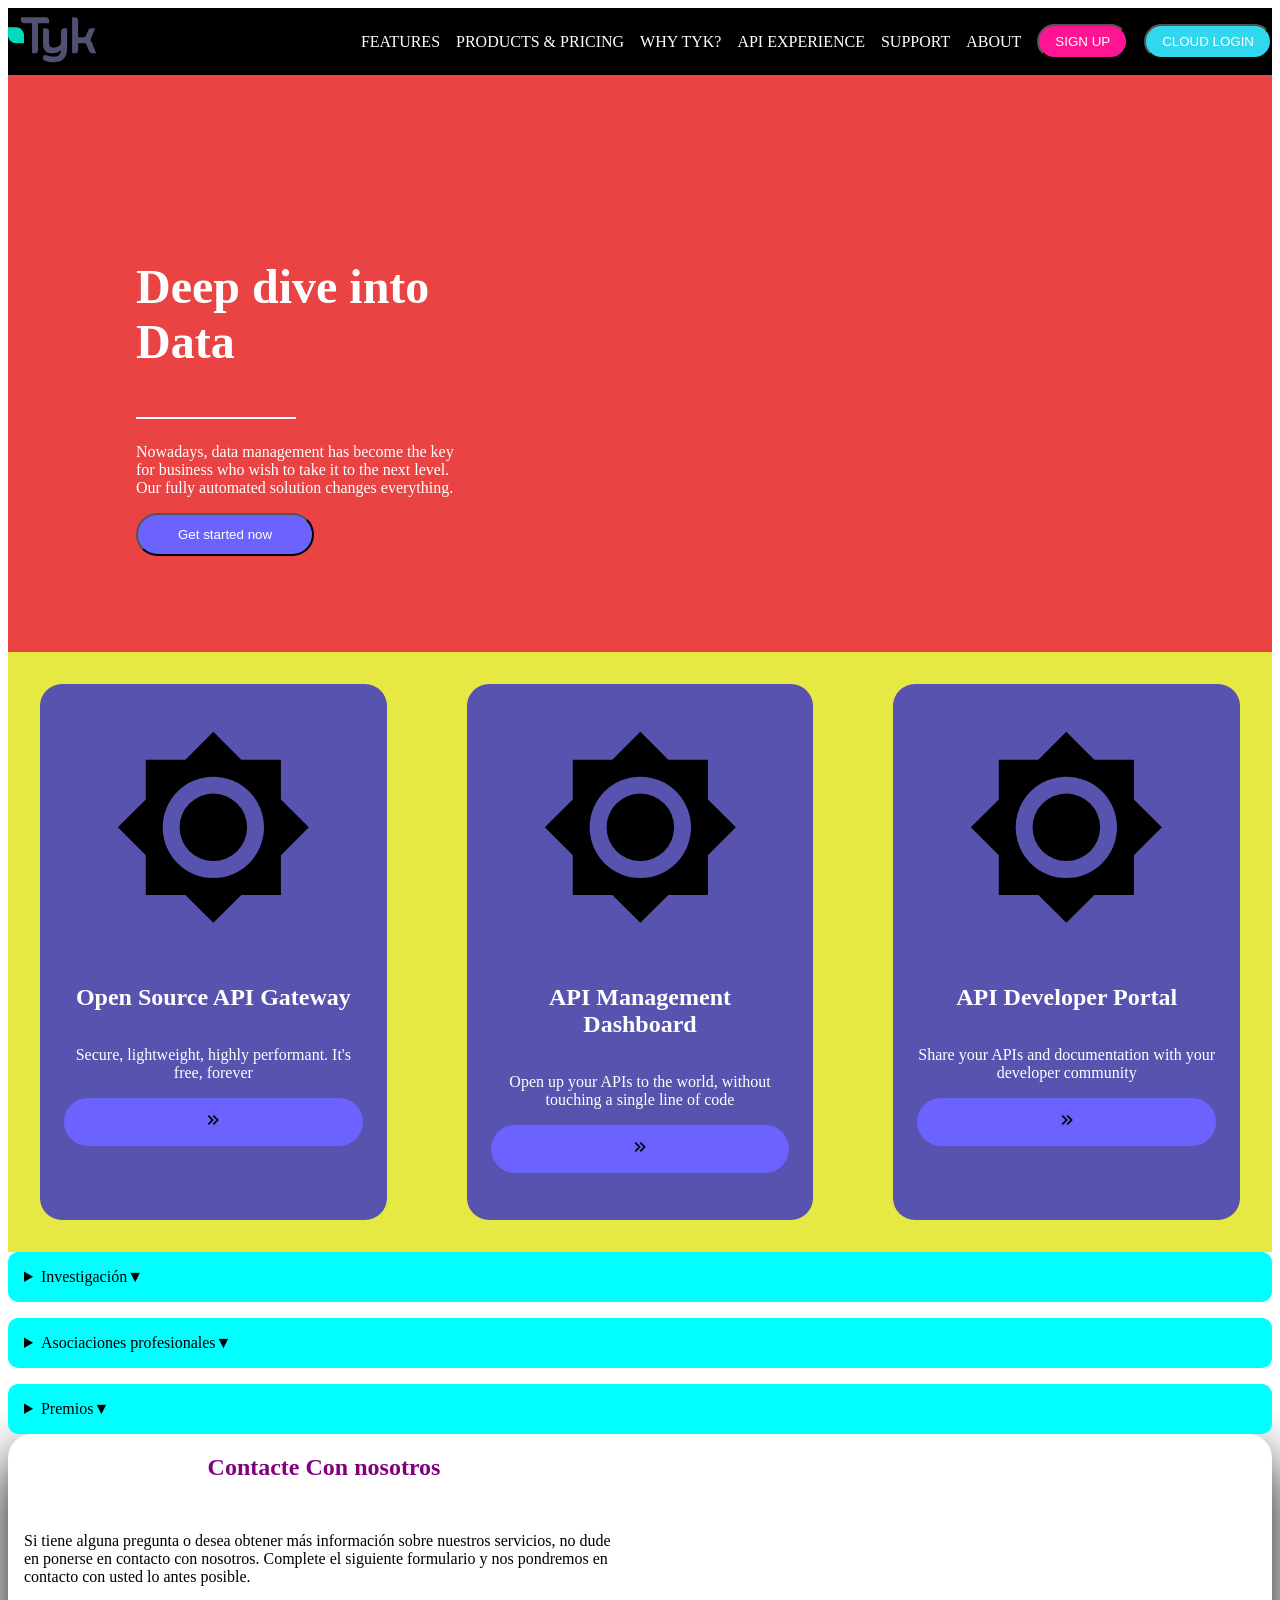
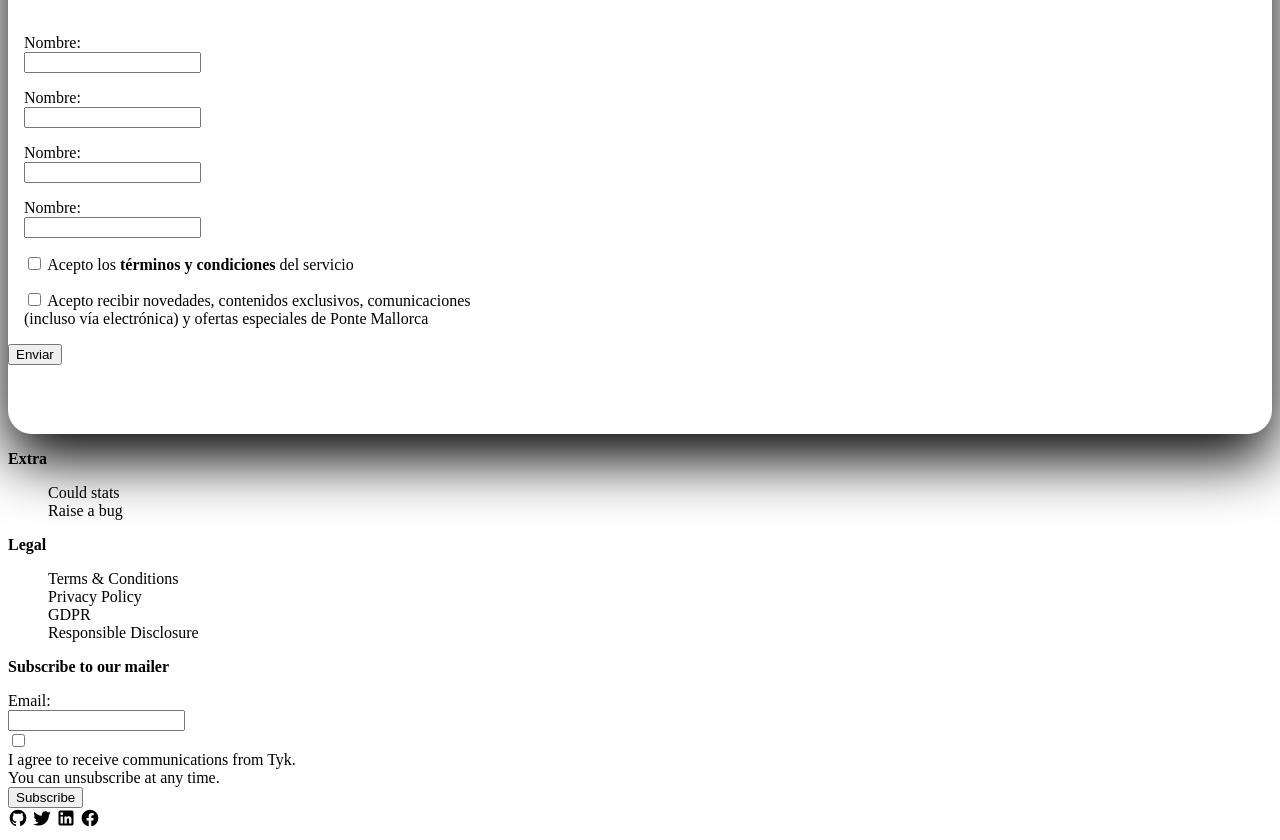
==== Ejercicios_Dual/HTML/prueba-tecnica.html @ f902e974 "Maquetación y estilado Prueba Tecnica" ====
<!DOCTYPE html>
<html lang="en">
<head>
  <meta charset="UTF-8">
  <meta name="viewport" content="width=device-width, initial-scale=1.0">
  <link rel="stylesheet" href="../CSS/prueba-tecnica.css">
  <title>Prueba Técnica</title>
</head>
<body>
  <header>
    <section class="header-menu">
      <!-- Flex container, logo left, menu right, add img as background in css -->
      <div class="logo">
        <svg width="91" height="50" viewBox="0 0 91 50" fill="none" xmlns="http://www.w3.org/2000/svg">
          <g filter="url(#filter0_d)">
          <path d="M40.24 3.19995C39.66 2.61995 38.92 2.31995 38.06 2.31995H12.95V5.30995C12.95 6.11995 13.25 6.80995 13.83 7.36995C14.43 7.96995 15.17 8.26995 16.04 8.26995H24.06V38.2999L26.99 38.3199C27.86 38.3199 28.59 38.0199 29.17 37.4399C29.77 36.8399 30.07 36.1399 30.07 35.3499V8.28995L41.1399 8.26995V5.49995C41.1399 4.70995 40.84 3.79995 40.24 3.19995Z" fill="#505071"/>
          <path d="M56.1801 13.3199C55.3101 13.3199 54.5801 13.6099 54.0001 14.1999C53.4001 14.7999 53.1001 15.4999 53.1001 16.2899V28.2799C52.0401 31.2199 48.8101 32.6499 45.3401 32.6499C42.4701 32.6499 41.0801 31.3299 41.0801 28.6099V16.2799C41.0801 15.4899 40.7801 14.7899 40.1801 14.1899C39.6001 13.6099 38.8601 13.3099 38.0001 13.3099H35.0701V29.1399C35.0701 35.2299 38.2001 38.3199 44.6901 38.3199C47.8801 38.3199 51.3701 37.2199 53.0501 35.0399C52.9201 36.9699 52.7101 37.9599 51.6201 39.3999C50.4001 41.0099 48.0101 41.6299 45.5301 41.6299C43.1601 41.6299 40.8501 41.1599 38.3401 40.2199C37.9101 40.1199 37.5301 40.0699 37.2001 40.0699C35.8301 40.0699 35.0801 40.8199 35.0801 42.1699V44.6099L35.2601 44.7199C38.1401 46.4399 41.4901 47.3199 45.5401 47.3199C53.9701 47.3199 59.1201 42.7599 59.1201 33.7499V13.3199H56.1801Z" fill="#505071"/>
          <path d="M83.8201 27.34C83.3701 26.02 82.8401 25.82 82.2101 25.22C82.4901 24.85 82.8501 24.14 83.3601 22.67L87.1501 13.32H83.7101C81.8301 13.32 80.6201 14.08 80.1201 15.58L77.5301 21.55C77.3401 22.05 76.7401 22.3 75.7701 22.3H70.1301L70.1401 5.25997C70.1401 4.46997 69.8801 3.80997 69.2801 3.21997C68.7001 2.63997 67.9601 2.33997 67.1001 2.33997H64.1201L64.1301 38.33H67.1101C67.9801 38.33 68.7201 38.03 69.3101 37.43C69.9001 36.86 70.1901 36.17 70.1901 35.36L70.1401 28.32H76.8001C77.7401 28.32 77.9901 28.75 78.1001 29.08L81.1901 36.2C81.6601 37.61 82.8501 38.33 84.7301 38.33H88.1501L83.8201 27.34Z" fill="#505071"/>
          <path d="M16 19.5699C15.64 15.5199 12.26 12.3299 8.13 12.2799H1.59H1.38H0V13.6599V14.0699V20.6099H0.01C0.17 24.7999 3.54 28.1599 7.73 28.3099V28.3199H14.44H14.66H16.04V26.9399V19.5999C16.02 19.5899 16.01 19.5799 16 19.5699Z" fill="#00D9BA"/>
          </g>
          <defs>
          <filter id="filter0_d" x="-2" y="0.319946" width="92.1501" height="49" filterUnits="userSpaceOnUse" color-interpolation-filters="sRGB">
          <feFlood flood-opacity="0" result="BackgroundImageFix"/>
          <feColorMatrix in="SourceAlpha" type="matrix" values="0 0 0 0 0 0 0 0 0 0 0 0 0 0 0 0 0 0 127 0"/>
          <feOffset/>
          <feGaussianBlur stdDeviation="1"/>
          <feColorMatrix type="matrix" values="0 0 0 0 0 0 0 0 0 0 0 0 0 0 0 0 0 0 0.25 0"/>
          <feBlend mode="normal" in2="BackgroundImageFix" result="effect1_dropShadow"/>
          <feBlend mode="normal" in="SourceGraphic" in2="effect1_dropShadow" result="shape"/>
          </filter>
          </defs>
        </svg>
      </div>
      <div class="menu">
        <nav>
          <ul>
            <li><a href="features.html">FEATURES</a></li>
            <li><a href="products.html">PRODUCTS & PRICING</a></li>
            <li><a href="why-tyk.html">WHY TYK?</a></li>
            <li><a href="api-experience.html">API EXPERIENCE</a></li>
            <li><a href="support.html">SUPPORT</a></li>
            <li><a href="about.html">ABOUT</a></li>
            <li><button class="sign-up-button">SIGN UP</button></li>
            <li><button class="cloud-login-button">CLOUD LOGIN</button></li>
          </ul>
        </nav>
      </div>
    </section>
  </header>

  <main>
    <section class="banner">
      <div class="banner-content">
        <div class="banner-title">
          <h1>Deep dive into Data</h1>
        </div>
        <div class="banner-line">
          <svg width="10rem" height="10">
            <line x1="0" y1="5" x2="100%" y2="5" stroke="white" stroke-width="2" />
          </svg>
        </div>
        <div class="banner-description">
          <p>Nowadays, data management has become the key for business who wish to take it to the next level. Our fully automated solution changes everything.</p>
        </div>
        <div class="banner-button">
          <button>Get started now</button>
        </div>
      </div>
    </section>

    <section class="info-cards">
       <div class="info-card">
        <div class="card-image">
          <svg xmlns="http://www.w3.org/2000/svg" viewBox="0 0 24 24"><title>brightness-7</title><path d="M12,8A4,4 0 0,0 8,12A4,4 0 0,0 12,16A4,4 0 0,0 16,12A4,4 0 0,0 12,8M12,18A6,6 0 0,1 6,12A6,6 0 0,1 12,6A6,6 0 0,1 18,12A6,6 0 0,1 12,18M20,8.69V4H15.31L12,0.69L8.69,4H4V8.69L0.69,12L4,15.31V20H8.69L12,23.31L15.31,20H20V15.31L23.31,12L20,8.69Z" /></svg>
        </div>
        <div class="card-title">
          <h2>Open Source API Gateway</h2>
        </div>
        <div class="card-description">
          <p>Secure, lightweight, highly performant. It's free, forever </p>
        </div>
        <div class="card-button">
          <svg width="20" height="20" xmlns="http://www.w3.org/2000/svg" viewBox="0 0 24 24"><title>chevron-double-right</title><path d="M5.59,7.41L7,6L13,12L7,18L5.59,16.59L10.17,12L5.59,7.41M11.59,7.41L13,6L19,12L13,18L11.59,16.59L16.17,12L11.59,7.41Z" /></svg>
        </div>
      </div>
      <div class="info-card">
        <div class="card-image">
          <svg xmlns="http://www.w3.org/2000/svg" viewBox="0 0 24 24"><title>brightness-7</title><path d="M12,8A4,4 0 0,0 8,12A4,4 0 0,0 12,16A4,4 0 0,0 16,12A4,4 0 0,0 12,8M12,18A6,6 0 0,1 6,12A6,6 0 0,1 12,6A6,6 0 0,1 18,12A6,6 0 0,1 12,18M20,8.69V4H15.31L12,0.69L8.69,4H4V8.69L0.69,12L4,15.31V20H8.69L12,23.31L15.31,20H20V15.31L23.31,12L20,8.69Z" /></svg>
        </div>
        <div class="card-title">
          <h2>API Management Dashboard</h2>
        </div>
        <div class="card-description">
          <p>Open up your APIs to the world, without touching a single line of code</p>
        </div>
        <div class="card-button">
          <svg width="20" height="20" xmlns="http://www.w3.org/2000/svg" viewBox="0 0 24 24"><title>chevron-double-right</title><path d="M5.59,7.41L7,6L13,12L7,18L5.59,16.59L10.17,12L5.59,7.41M11.59,7.41L13,6L19,12L13,18L11.59,16.59L16.17,12L11.59,7.41Z" /></svg>
        </div>
      </div>
      <div class="info-card">
        <div class="card-image">
          <svg xmlns="http://www.w3.org/2000/svg" viewBox="0 0 24 24"><title>brightness-7</title><path d="M12,8A4,4 0 0,0 8,12A4,4 0 0,0 12,16A4,4 0 0,0 16,12A4,4 0 0,0 12,8M12,18A6,6 0 0,1 6,12A6,6 0 0,1 12,6A6,6 0 0,1 18,12A6,6 0 0,1 12,18M20,8.69V4H15.31L12,0.69L8.69,4H4V8.69L0.69,12L4,15.31V20H8.69L12,23.31L15.31,20H20V15.31L23.31,12L20,8.69Z" /></svg>
        </div>
        <div class="card-title">
          <h2>API Developer Portal</h2>
        </div>
        <div class="card-description">
          <p>Share your APIs and documentation with your developer community</p>
        </div>
        <div class="card-button">
           <svg width="20" height="20" xmlns="http://www.w3.org/2000/svg" viewBox="0 0 24 24"><title>chevron-double-right</title><path d="M5.59,7.41L7,6L13,12L7,18L5.59,16.59L10.17,12L5.59,7.41M11.59,7.41L13,6L19,12L13,18L11.59,16.59L16.17,12L11.59,7.41Z" /></svg>
        </div>
      </div>
    </section>

    <section class="collapse">
      <div class="collapse-element">
        <details>
          <summary>Investigación</summary>
          <p>loremipsum</p>
        </details>
      </div>
      <div class="collapse-element">
        <details>
          <summary>Asociaciones profesionales</summary>
          <ul>
            <li>Asociación 1</li>
            <li>Asociación 2</li>
            <li>Asociación 3</li>
          </ul>
        </details>
      </div>
      <div class="collapse-element">
        <details>
          <summary>Premios</summary>
          <ul>
            <li>Premio 1</li>
            <li>Premio 2</li>
            <li>Premio 3</li>
          </ul>
        </details>
      </div>
    </section>

    <section class="contact">
      <section class="contact-form">
        <div class="contact-form-title purple">
          <h2>Contacte Con nosotros</h2>
        </div>
        <div class="contact-form-description">
          <p>Si tiene alguna pregunta o desea obtener más información sobre nuestros servicios, no dude en ponerse en contacto con nosotros. Complete el siguiente formulario y nos pondremos en contacto con usted lo antes posible.</p>
        </div>
        <form>
          <div class="form-element">
            <div class="form-element-label">
              <label for="name">Nombre:</label>
            </div>
            <div class="form-element-input">
              <input type="text" id="name" name="name" required>
            </div>
          </div>
          <div class="form-element">
            <div class="form-element-label">
              <label for="name">Nombre:</label>
            </div>
            <div class="form-element-input">
              <input type="text" id="name" name="name" required>
            </div>
          </div>
           <div class="form-element">
            <div class="form-element-label">
              <label for="name">Nombre:</label>
            </div>
            <div class="form-element-input">
              <input type="text" id="name" name="name" required>
            </div>
          </div>
          <div class="form-element">
            <div class="form-element-label">
              <label for="name">Nombre:</label>
            </div>
            <div class="form-element-input">
              <input type="text" id="name" name="name" required>
            </div>
          </div>
          
          <div class="form-element checkbox-element">
            <input type="checkbox" id="terms" name="terms" required>
            <label for="terms">
              Acepto los <strong>términos y condiciones</strong> del servicio
            </label>
          </div>

          <div class="form-element checkbox-element">
            <input type="checkbox" id="newsletter" name="newsletter">
            <label for="newsletter">
              Acepto recibir novedades, contenidos exclusivos, comunicaciones
              <br>
              (incluso vía electrónica) y ofertas especiales de Ponte Mallorca
            </label>
          </div>                 
        </form>

        <div class="contact-form-button">
          <button>Enviar</button>
        </div>
      </section>
      <section class="map">
        <iframe src="https://www.google.com/maps/embed?pb=!1m18!1m12!1m3!1d3036.1234567890123!2d-0.123456789012345!3d51.12345678901234!2m3!1f0!2f0!3f0!3m2!1i1024!2i768!4f13.1!3m3!1m2!1s0x48761b123456789%3A0x123456789abcdef!2sYour%20Company%20Name!5e0!3m2!1sen!2sus!4v1234567890123" width="100%" height="600" style="border:0;" allowfullscreen="" loading="lazy"></iframe>
      </section>
    </section>
  </main>
  
  <footer>
    <section class="footer">
      <div class="footer-colum">
        <div class="foter-title">
          <p class="bold">Extra</p>
        </div>
        <div class="foter-links">
          <ul>
            <li><a href="#">Could stats</a></li>
            <li><a href="#">Raise a bug</a></li>
          </ul>
        </div>
      </div>
      <div class="footer-colum">
        <div class="foter-title">
          <p class="bold">Legal</p>
        </div>
        <div class="foter-links">
          <ul>
            <li><a href="#">Terms & Conditions</a></li>
            <li><a href="#">Privacy Policy</a></li>
            <li><a href="#">GDPR</a></li>
            <li><a href="#">Responsible Disclosure</a></li>
          </ul>
        </div>
      </div>
      <div class="footer-colum">
        <div class="foter-title">
          <p class="bold">Subscribe to our mailer</p>
        </div>
        <div class="foter-links">
          <form class="subscribe-form"> 
            <div class="form-element-label">
              <label for="email">Email:</label>
            </div>
            <div class="form-element-input">
              <input type="email" id="email" name="email" required>
            </div>
            <div class="form-element-input">
              <input type="checkbox" id="comunication" name="comunication" required>
            </div>
            <div class="form-element-label">
              <label for="comunication">I agree to receive communications from Tyk. <br> You can unsubscribe at any time.</label>
            </div>                       
          </form>
          <div class="form-button">
            <button>Subscribe</button>
          </div>              
        </div>
        <div class="footer-media">
            <a href="#"><svg alt="github" width="20" height="20" xmlns="http://www.w3.org/2000/svg" viewBox="0 0 24 24"><title>github</title><path d="M12,2A10,10 0 0,0 2,12C2,16.42 4.87,20.17 8.84,21.5C9.34,21.58 9.5,21.27 9.5,21C9.5,20.77 9.5,20.14 9.5,19.31C6.73,19.91 6.14,17.97 6.14,17.97C5.68,16.81 5.03,16.5 5.03,16.5C4.12,15.88 5.1,15.9 5.1,15.9C6.1,15.97 6.63,16.93 6.63,16.93C7.5,18.45 8.97,18 9.54,17.76C9.63,17.11 9.89,16.67 10.17,16.42C7.95,16.17 5.62,15.31 5.62,11.5C5.62,10.39 6,9.5 6.65,8.79C6.55,8.54 6.2,7.5 6.75,6.15C6.75,6.15 7.59,5.88 9.5,7.17C10.29,6.95 11.15,6.84 12,6.84C12.85,6.84 13.71,6.95 14.5,7.17C16.41,5.88 17.25,6.15 17.25,6.15C17.8,7.5 17.45,8.54 17.35,8.79C18,9.5 18.38,10.39 18.38,11.5C18.38,15.32 16.04,16.16 13.81,16.41C14.17,16.72 14.5,17.33 14.5,18.26C14.5,19.6 14.5,20.68 14.5,21C14.5,21.27 14.66,21.59 15.17,21.5C19.14,20.16 22,16.42 22,12A10,10 0 0,0 12,2Z" /></svg></a>
            <a href="#"><svg alt="twitter" width="20" height="20" xmlns="http://www.w3.org/2000/svg" viewBox="0 0 24 24"><title>twitter</title><path d="M22.46,6C21.69,6.35 20.86,6.58 20,6.69C20.88,6.16 21.56,5.32 21.88,4.31C21.05,4.81 20.13,5.16 19.16,5.36C18.37,4.5 17.26,4 16,4C13.65,4 11.73,5.92 11.73,8.29C11.73,8.63 11.77,8.96 11.84,9.27C8.28,9.09 5.11,7.38 3,4.79C2.63,5.42 2.42,6.16 2.42,6.94C2.42,8.43 3.17,9.75 4.33,10.5C3.62,10.5 2.96,10.3 2.38,10C2.38,10 2.38,10 2.38,10.03C2.38,12.11 3.86,13.85 5.82,14.24C5.46,14.34 5.08,14.39 4.69,14.39C4.42,14.39 4.15,14.36 3.89,14.31C4.43,16 6,17.26 7.89,17.29C6.43,18.45 4.58,19.13 2.56,19.13C2.22,19.13 1.88,19.11 1.54,19.07C3.44,20.29 5.7,21 8.12,21C16,21 20.33,14.46 20.33,8.79C20.33,8.6 20.33,8.42 20.32,8.23C21.16,7.63 21.88,6.87 22.46,6Z" /></svg></a>
            <a href="#"><svg alt="linkedin" width="20" height="20" xmlns="http://www.w3.org/2000/svg" viewBox="0 0 24 24"><title>linkedin</title><path d="M19 3A2 2 0 0 1 21 5V19A2 2 0 0 1 19 21H5A2 2 0 0 1 3 19V5A2 2 0 0 1 5 3H19M18.5 18.5V13.2A3.26 3.26 0 0 0 15.24 9.94C14.39 9.94 13.4 10.46 12.92 11.24V10.13H10.13V18.5H12.92V13.57C12.92 12.8 13.54 12.17 14.31 12.17A1.4 1.4 0 0 1 15.71 13.57V18.5H18.5M6.88 8.56A1.68 1.68 0 0 0 8.56 6.88C8.56 5.95 7.81 5.19 6.88 5.19A1.69 1.69 0 0 0 5.19 6.88C5.19 7.81 5.95 8.56 6.88 8.56M8.27 18.5V10.13H5.5V18.5H8.27Z" /></svg></a>
            <a href="#"><svg alt="facebook" width="20" height="20" xmlns="http://www.w3.org/2000/svg" viewBox="0 0 24 24"><title>facebook</title><path d="M12 2.04C6.5 2.04 2 6.53 2 12.06C2 17.06 5.66 21.21 10.44 21.96V14.96H7.9V12.06H10.44V9.85C10.44 7.34 11.93 5.96 14.22 5.96C15.31 5.96 16.45 6.15 16.45 6.15V8.62H15.19C13.95 8.62 13.56 9.39 13.56 10.18V12.06H16.34L15.89 14.96H13.56V21.96A10 10 0 0 0 22 12.06C22 6.53 17.5 2.04 12 2.04Z" /></svg></a>
        </div>
      </div>
    </section>
  </footer>
</body>
</html>
---- Ejercicios_Dual/CSS/prueba-tecnica.css ----
ul {
  list-style: none;
}

a {
  text-decoration: none;
  color: inherit;
}

button {
  
}


.purple {
  color: purple;
}

.bold {
  font-weight: bold;
}

.header-menu {
  background-color: black;
  display: flex;
  align-items: center;
  flex-direction: row;
}

.header-menu .logo {
  margin: 0;
}

.header-menu .menu {
  margin-left: auto;
}

.header-menu .menu ul { 
  color: white;
  display: flex;
  justify-content: flex-end;
  align-items: center;    
  gap: 1rem;
}

.sign-up-button {
  text-align: center;
  color: white;
  border-radius: 100px;
  background-color: deeppink;
  padding: 0.5rem 1rem;
}

.cloud-login-button {
  text-align: center;
  color: white;
  border-radius: 100px;
  background-color: rgb(49, 215, 236);
  padding: 0.5rem 1rem;
}

.banner {
  background-color: rgb(233, 67, 67);
  display: flex;
  flex-direction: column;
  padding: 9rem 5rem 4rem 5rem;
  color: white;
}

.banner-content {
  width: 20rem;
  margin-top: auto;
  margin-left: 3rem;
  margin-bottom: 2rem;
}

.banner-title h1 {
  font-size: 3rem;
}


.banner-button button{
  text-align: center;
  color: white;
  border-radius: 100px;
  padding: 0.75rem 2.5rem;
  background-color:#6C63FF;
}

.info-cards {
  display: flex;
  direction: row;
  justify-content: center;
  gap: 5rem;
  padding: 2rem;
  background-color: rgb(230, 233, 67);  
}

.info-card {
  width: 360px;
  min-height: 480px;
  background: rgb(87, 83, 175);
  border-radius: 22px;
  padding: 2rem 1.5rem 1.5rem;
  display: flex;
  flex-direction: column;
  justify-content: flex-start;
  color: white;
  text-align: center;
}

.card-image {
  padding: 3rem;
  height: 8rem;
  display: flex;
  align-items: center;
  margin-bottom: 1.5rem;
}

/* Card Button - not done */
.card-button {
  border-radius: 100px;
  padding: 0.75rem 2.5rem;
  background-color:#6C63FF;
}

.collapse {
  display: flex;
  flex-direction: column;
  gap: 1rem;
}

.collapse-element {
  padding: 1rem;
  background-color: aqua;
  border-radius: 10px;
}


.collapse-element summary::after {
  content: "▼";
}

/* Format not done */

.contact {
  display: flex;
  flex-direction: row;
  border-radius: 24px;
  box-shadow: 0 25px 60px black;
  overflow: hidden;
}

.contact>section{
  flex:1;
}

.contact-form {
  display: flex;
  flex-direction: column;
}

.contact-form-title {
  text-align: center;

}

.contact-form-description {
  margin: 1rem;
}

.form-element {
  margin: 1rem;
}

.contact-form-button {
  align-items: center;
}





.map {
  display: flex;
}
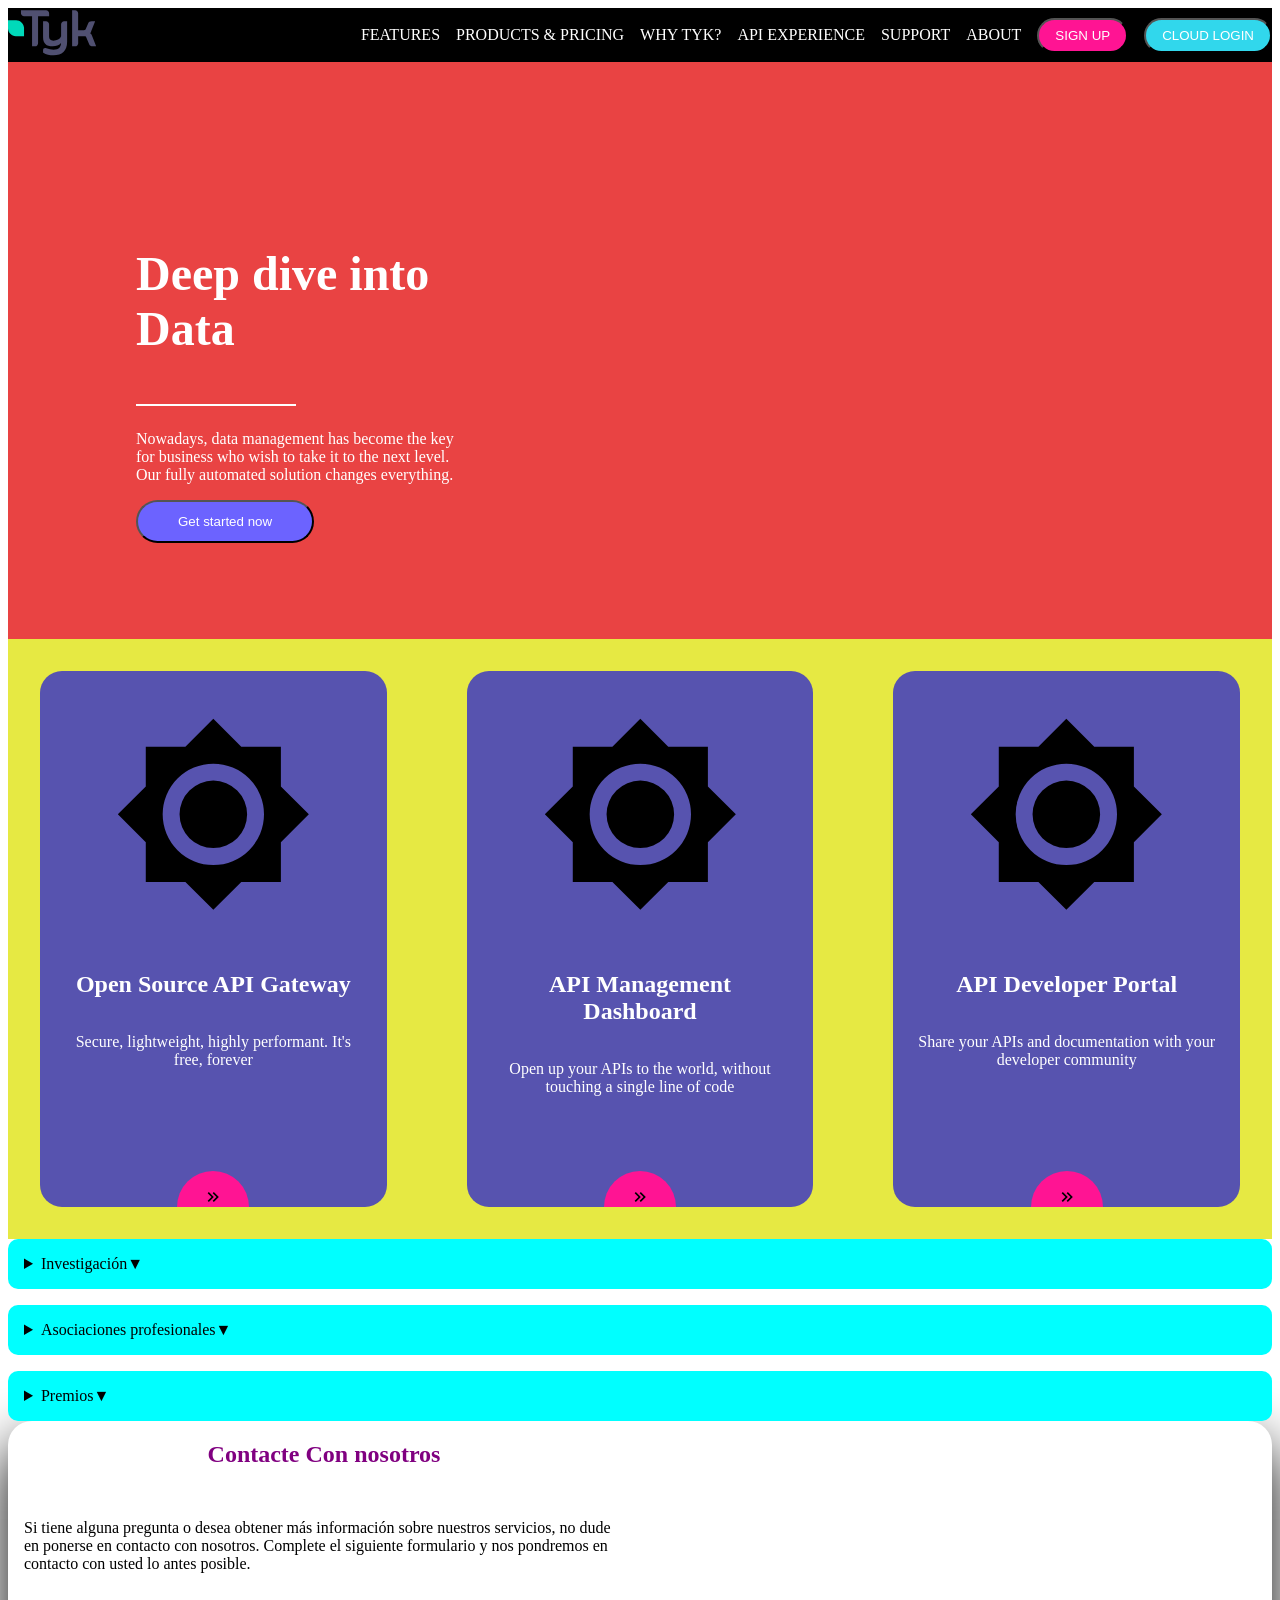
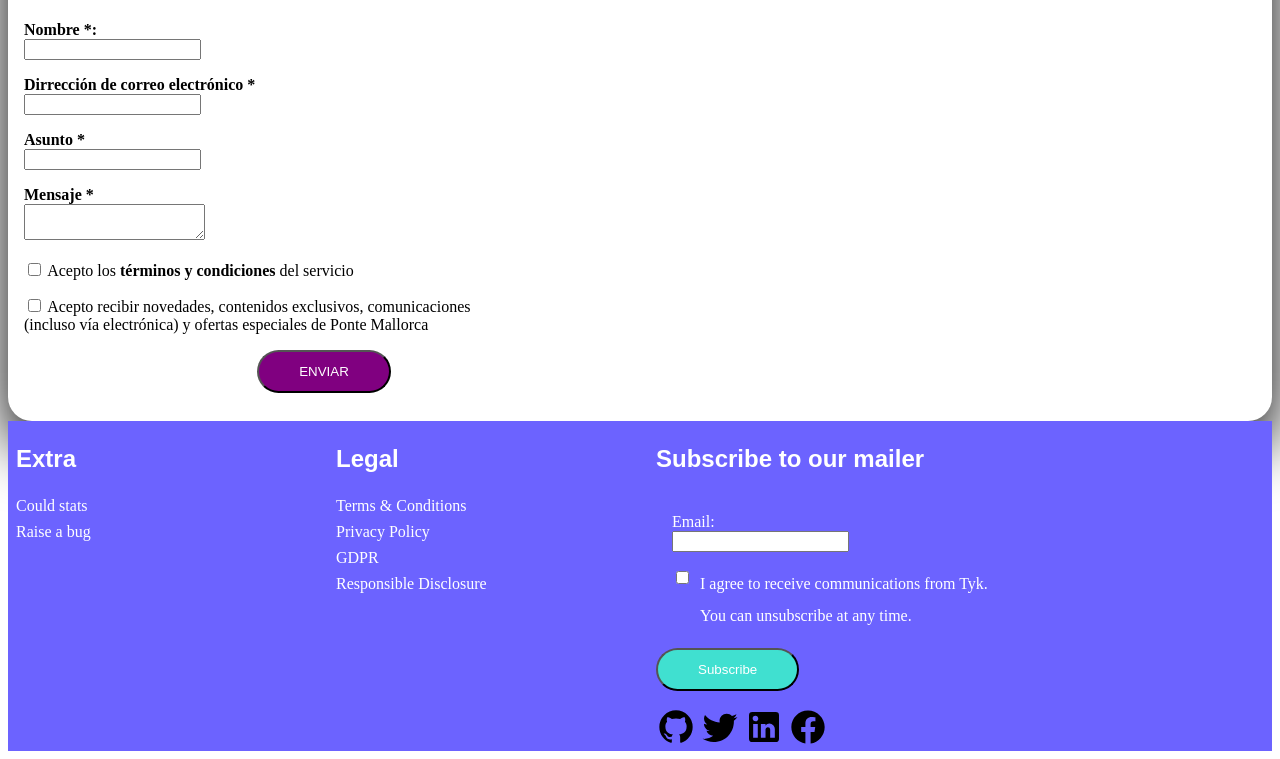
==== commit 43de3910: "Modificaciones web" ====
--- a/Ejercicios_Dual/HTML/prueba-tecnica.html
+++ b/Ejercicios_Dual/HTML/prueba-tecnica.html
@@ -152,46 +152,44 @@
         </div>
         <form>
           <div class="form-element">
-            <div class="form-element-label">
-              <label for="name">Nombre:</label>
+            <div class="form-element-label bold">
+              <label for="name">Nombre *:</label>
             </div>
             <div class="form-element-input">
               <input type="text" id="name" name="name" required>
             </div>
           </div>
           <div class="form-element">
-            <div class="form-element-label">
-              <label for="name">Nombre:</label>
-            </div>
-            <div class="form-element-input">
-              <input type="text" id="name" name="name" required>
+            <div class="form-element-label bold">
+              <label for="email">Dirrección de correo electrónico *</label>
+            </div>
+            <div class="form-element-input">
+              <input type="email" id="email" name="email" required>
             </div>
           </div>
            <div class="form-element">
-            <div class="form-element-label">
-              <label for="name">Nombre:</label>
-            </div>
-            <div class="form-element-input">
-              <input type="text" id="name" name="name" required>
-            </div>
-          </div>
-          <div class="form-element">
-            <div class="form-element-label">
-              <label for="name">Nombre:</label>
-            </div>
-            <div class="form-element-input">
-              <input type="text" id="name" name="name" required>
-            </div>
-          </div>
-          
-          <div class="form-element checkbox-element">
+            <div class="form-element-label bold">
+              <label for="subject">Asunto *</label>
+            </div>
+            <div class="form-element-input">
+              <input type="text" id="subject" name="subject" required>
+            </div>
+          </div>
+          <div class="form-element">
+            <div class="form-element-label bold">
+              <label for="message">Mensaje *</label>
+            </div>
+            <div class="form-element-input">
+              <textarea id="message" name="message"></textarea>
+            </div>
+          </div>          
+          <div class="form-element">
             <input type="checkbox" id="terms" name="terms" required>
             <label for="terms">
               Acepto los <strong>términos y condiciones</strong> del servicio
             </label>
           </div>
-
-          <div class="form-element checkbox-element">
+          <div class="form-element">
             <input type="checkbox" id="newsletter" name="newsletter">
             <label for="newsletter">
               Acepto recibir novedades, contenidos exclusivos, comunicaciones
@@ -200,9 +198,8 @@
             </label>
           </div>                 
         </form>
-
         <div class="contact-form-button">
-          <button>Enviar</button>
+          <button>ENVIAR</button>
         </div>
       </section>
       <section class="map">
@@ -213,22 +210,22 @@
   
   <footer>
     <section class="footer">
-      <div class="footer-colum">
-        <div class="foter-title">
+      <div class="footer-colum flex1" >
+        <div class="footer-title">
           <p class="bold">Extra</p>
         </div>
-        <div class="foter-links">
+        <div class="footer-links">
           <ul>
             <li><a href="#">Could stats</a></li>
             <li><a href="#">Raise a bug</a></li>
           </ul>
         </div>
       </div>
-      <div class="footer-colum">
-        <div class="foter-title">
+      <div class="footer-colum flex1" >
+        <div class="footer-title">
           <p class="bold">Legal</p>
         </div>
-        <div class="foter-links">
+        <div class="footer-links">
           <ul>
             <li><a href="#">Terms & Conditions</a></li>
             <li><a href="#">Privacy Policy</a></li>
@@ -237,34 +234,38 @@
           </ul>
         </div>
       </div>
-      <div class="footer-colum">
-        <div class="foter-title">
+      <div class="footer-colum flex2" >
+        <div class="footer-title">
           <p class="bold">Subscribe to our mailer</p>
         </div>
-        <div class="foter-links">
+        <div class="footer-links">
           <form class="subscribe-form"> 
-            <div class="form-element-label">
-              <label for="email">Email:</label>
-            </div>
-            <div class="form-element-input">
-              <input type="email" id="email" name="email" required>
-            </div>
-            <div class="form-element-input">
-              <input type="checkbox" id="comunication" name="comunication" required>
-            </div>
-            <div class="form-element-label">
-              <label for="comunication">I agree to receive communications from Tyk. <br> You can unsubscribe at any time.</label>
-            </div>                       
+            <div class="form-element">
+              <div class="form-element-label">
+                <label for="email">Email:</label>
+              </div>
+              <div class="form-element-input">
+                <input type="email" id="email" name="email" required>
+              </div>
+            </div>
+            <div class="form-element flex">
+              <div class="form-element-input">
+                <input type="checkbox" id="comunication" name="comunication" required>
+              </div>
+              <div class="form-element-label margin-left form-br">
+                <label for="comunication">I agree to receive communications from Tyk. <br> You can unsubscribe at any time.</label>
+              </div>                       
+            </div>
           </form>
           <div class="form-button">
             <button>Subscribe</button>
           </div>              
         </div>
-        <div class="footer-media">
-            <a href="#"><svg alt="github" width="20" height="20" xmlns="http://www.w3.org/2000/svg" viewBox="0 0 24 24"><title>github</title><path d="M12,2A10,10 0 0,0 2,12C2,16.42 4.87,20.17 8.84,21.5C9.34,21.58 9.5,21.27 9.5,21C9.5,20.77 9.5,20.14 9.5,19.31C6.73,19.91 6.14,17.97 6.14,17.97C5.68,16.81 5.03,16.5 5.03,16.5C4.12,15.88 5.1,15.9 5.1,15.9C6.1,15.97 6.63,16.93 6.63,16.93C7.5,18.45 8.97,18 9.54,17.76C9.63,17.11 9.89,16.67 10.17,16.42C7.95,16.17 5.62,15.31 5.62,11.5C5.62,10.39 6,9.5 6.65,8.79C6.55,8.54 6.2,7.5 6.75,6.15C6.75,6.15 7.59,5.88 9.5,7.17C10.29,6.95 11.15,6.84 12,6.84C12.85,6.84 13.71,6.95 14.5,7.17C16.41,5.88 17.25,6.15 17.25,6.15C17.8,7.5 17.45,8.54 17.35,8.79C18,9.5 18.38,10.39 18.38,11.5C18.38,15.32 16.04,16.16 13.81,16.41C14.17,16.72 14.5,17.33 14.5,18.26C14.5,19.6 14.5,20.68 14.5,21C14.5,21.27 14.66,21.59 15.17,21.5C19.14,20.16 22,16.42 22,12A10,10 0 0,0 12,2Z" /></svg></a>
-            <a href="#"><svg alt="twitter" width="20" height="20" xmlns="http://www.w3.org/2000/svg" viewBox="0 0 24 24"><title>twitter</title><path d="M22.46,6C21.69,6.35 20.86,6.58 20,6.69C20.88,6.16 21.56,5.32 21.88,4.31C21.05,4.81 20.13,5.16 19.16,5.36C18.37,4.5 17.26,4 16,4C13.65,4 11.73,5.92 11.73,8.29C11.73,8.63 11.77,8.96 11.84,9.27C8.28,9.09 5.11,7.38 3,4.79C2.63,5.42 2.42,6.16 2.42,6.94C2.42,8.43 3.17,9.75 4.33,10.5C3.62,10.5 2.96,10.3 2.38,10C2.38,10 2.38,10 2.38,10.03C2.38,12.11 3.86,13.85 5.82,14.24C5.46,14.34 5.08,14.39 4.69,14.39C4.42,14.39 4.15,14.36 3.89,14.31C4.43,16 6,17.26 7.89,17.29C6.43,18.45 4.58,19.13 2.56,19.13C2.22,19.13 1.88,19.11 1.54,19.07C3.44,20.29 5.7,21 8.12,21C16,21 20.33,14.46 20.33,8.79C20.33,8.6 20.33,8.42 20.32,8.23C21.16,7.63 21.88,6.87 22.46,6Z" /></svg></a>
-            <a href="#"><svg alt="linkedin" width="20" height="20" xmlns="http://www.w3.org/2000/svg" viewBox="0 0 24 24"><title>linkedin</title><path d="M19 3A2 2 0 0 1 21 5V19A2 2 0 0 1 19 21H5A2 2 0 0 1 3 19V5A2 2 0 0 1 5 3H19M18.5 18.5V13.2A3.26 3.26 0 0 0 15.24 9.94C14.39 9.94 13.4 10.46 12.92 11.24V10.13H10.13V18.5H12.92V13.57C12.92 12.8 13.54 12.17 14.31 12.17A1.4 1.4 0 0 1 15.71 13.57V18.5H18.5M6.88 8.56A1.68 1.68 0 0 0 8.56 6.88C8.56 5.95 7.81 5.19 6.88 5.19A1.69 1.69 0 0 0 5.19 6.88C5.19 7.81 5.95 8.56 6.88 8.56M8.27 18.5V10.13H5.5V18.5H8.27Z" /></svg></a>
-            <a href="#"><svg alt="facebook" width="20" height="20" xmlns="http://www.w3.org/2000/svg" viewBox="0 0 24 24"><title>facebook</title><path d="M12 2.04C6.5 2.04 2 6.53 2 12.06C2 17.06 5.66 21.21 10.44 21.96V14.96H7.9V12.06H10.44V9.85C10.44 7.34 11.93 5.96 14.22 5.96C15.31 5.96 16.45 6.15 16.45 6.15V8.62H15.19C13.95 8.62 13.56 9.39 13.56 10.18V12.06H16.34L15.89 14.96H13.56V21.96A10 10 0 0 0 22 12.06C22 6.53 17.5 2.04 12 2.04Z" /></svg></a>
+        <div class="footer-media margin-top">
+            <a href="#"><svg alt="github" width="40" height="40" xmlns="http://www.w3.org/2000/svg" viewBox="0 0 24 24"><title>github</title><path d="M12,2A10,10 0 0,0 2,12C2,16.42 4.87,20.17 8.84,21.5C9.34,21.58 9.5,21.27 9.5,21C9.5,20.77 9.5,20.14 9.5,19.31C6.73,19.91 6.14,17.97 6.14,17.97C5.68,16.81 5.03,16.5 5.03,16.5C4.12,15.88 5.1,15.9 5.1,15.9C6.1,15.97 6.63,16.93 6.63,16.93C7.5,18.45 8.97,18 9.54,17.76C9.63,17.11 9.89,16.67 10.17,16.42C7.95,16.17 5.62,15.31 5.62,11.5C5.62,10.39 6,9.5 6.65,8.79C6.55,8.54 6.2,7.5 6.75,6.15C6.75,6.15 7.59,5.88 9.5,7.17C10.29,6.95 11.15,6.84 12,6.84C12.85,6.84 13.71,6.95 14.5,7.17C16.41,5.88 17.25,6.15 17.25,6.15C17.8,7.5 17.45,8.54 17.35,8.79C18,9.5 18.38,10.39 18.38,11.5C18.38,15.32 16.04,16.16 13.81,16.41C14.17,16.72 14.5,17.33 14.5,18.26C14.5,19.6 14.5,20.68 14.5,21C14.5,21.27 14.66,21.59 15.17,21.5C19.14,20.16 22,16.42 22,12A10,10 0 0,0 12,2Z" /></svg></a>
+            <a href="#"><svg alt="twitter" width="40" height="40" xmlns="http://www.w3.org/2000/svg" viewBox="0 0 24 24"><title>twitter</title><path d="M22.46,6C21.69,6.35 20.86,6.58 20,6.69C20.88,6.16 21.56,5.32 21.88,4.31C21.05,4.81 20.13,5.16 19.16,5.36C18.37,4.5 17.26,4 16,4C13.65,4 11.73,5.92 11.73,8.29C11.73,8.63 11.77,8.96 11.84,9.27C8.28,9.09 5.11,7.38 3,4.79C2.63,5.42 2.42,6.16 2.42,6.94C2.42,8.43 3.17,9.75 4.33,10.5C3.62,10.5 2.96,10.3 2.38,10C2.38,10 2.38,10 2.38,10.03C2.38,12.11 3.86,13.85 5.82,14.24C5.46,14.34 5.08,14.39 4.69,14.39C4.42,14.39 4.15,14.36 3.89,14.31C4.43,16 6,17.26 7.89,17.29C6.43,18.45 4.58,19.13 2.56,19.13C2.22,19.13 1.88,19.11 1.54,19.07C3.44,20.29 5.7,21 8.12,21C16,21 20.33,14.46 20.33,8.79C20.33,8.6 20.33,8.42 20.32,8.23C21.16,7.63 21.88,6.87 22.46,6Z" /></svg></a>
+            <a href="#"><svg alt="linkedin" width="40" height="40" xmlns="http://www.w3.org/2000/svg" viewBox="0 0 24 24"><title>linkedin</title><path d="M19 3A2 2 0 0 1 21 5V19A2 2 0 0 1 19 21H5A2 2 0 0 1 3 19V5A2 2 0 0 1 5 3H19M18.5 18.5V13.2A3.26 3.26 0 0 0 15.24 9.94C14.39 9.94 13.4 10.46 12.92 11.24V10.13H10.13V18.5H12.92V13.57C12.92 12.8 13.54 12.17 14.31 12.17A1.4 1.4 0 0 1 15.71 13.57V18.5H18.5M6.88 8.56A1.68 1.68 0 0 0 8.56 6.88C8.56 5.95 7.81 5.19 6.88 5.19A1.69 1.69 0 0 0 5.19 6.88C5.19 7.81 5.95 8.56 6.88 8.56M8.27 18.5V10.13H5.5V18.5H8.27Z" /></svg></a>
+            <a href="#"><svg alt="facebook" width="40" height="40" xmlns="http://www.w3.org/2000/svg" viewBox="0 0 24 24"><title>facebook</title><path d="M12 2.04C6.5 2.04 2 6.53 2 12.06C2 17.06 5.66 21.21 10.44 21.96V14.96H7.9V12.06H10.44V9.85C10.44 7.34 11.93 5.96 14.22 5.96C15.31 5.96 16.45 6.15 16.45 6.15V8.62H15.19C13.95 8.62 13.56 9.39 13.56 10.18V12.06H16.34L15.89 14.96H13.56V21.96A10 10 0 0 0 22 12.06C22 6.53 17.5 2.04 12 2.04Z" /></svg></a>
         </div>
       </div>
     </section>
--- a/Ejercicios_Dual/CSS/prueba-tecnica.css
+++ b/Ejercicios_Dual/CSS/prueba-tecnica.css
@@ -2,6 +2,9 @@
 
 ul {
   list-style: none;
+  margin-block-start: 0;
+  margin-block-end: 0;
+  padding-inline-start: 0;
 }
 
 a {
@@ -109,6 +112,8 @@
   justify-content: flex-start;
   color: white;
   text-align: center;
+  position: relative;   /* punto de referencia para el botón absoluto */
+  overflow: hidden;      /* recorta el botón que sobresale por abajo */
 }
 
 .card-image {
@@ -119,11 +124,28 @@
   margin-bottom: 1.5rem;
 }
 
-/* Card Button - not done */
 .card-button {
-  border-radius: 100px;
-  padding: 0.75rem 2.5rem;
-  background-color:#6C63FF;
+  position: absolute;
+  bottom: 0;
+  left: 50%;
+  width: 4.5rem;
+  height: 4.5rem;
+  border-radius: 50%;
+  background-color: deeppink;
+  display: flex;
+  align-items: center;
+  justify-content: center;
+  transform: translate(-50%, 50%);
+  /* translateX(-50%) centra el círculo horizontalmente en la tarjeta */
+  /* translateY(50%) baja el círculo la mitad de su propia altura,   */
+  /* así su centro queda sobre el borde inferior de la tarjeta       */
+}
+
+.card-button svg {
+  transform: translateY(-50%);
+  /* como solo se ve la mitad superior del círculo,       */
+  /* subimos el icono para que quede centrado en esa mitad */
+  /* visible, en vez de centrado en el círculo completo    */
 }
 
 .collapse {
@@ -176,13 +198,82 @@
 }
 
 .contact-form-button {
-  align-items: center;
-}
-
-
-
-
+  align-self: center;
+  
+}
+
+.contact-form-button button{
+  text-align: center;
+  color: white;
+  border-radius: 100px;
+  background-color: purple;
+  padding: 0.75rem 2.5rem;
+}
 
 .map {
   display: flex;
+}
+
+.footer {
+  display: flex;
+  flex-direction: row;
+  background-color: #6C63FF;
+}
+
+.footer-colum {
+  display: flex;
+  flex-direction: column;
+  color: white;
+  margin: 0rem 0.5rem;
+}
+
+.footer-title p{
+  font-size: 1.5rem;
+  font-family: Arial, Helvetica, sans-serif;
+}
+
+.form-button button{
+  text-align: center;
+  color: white;
+  border-radius: 100px;
+  background-color: turquoise;
+  padding: 0.75rem 2.5rem;
+}
+
+.form-br {
+  line-height: 2rem;
+}
+
+.footer-links ul{
+  display: flex;
+  flex-direction: column;
+  gap: 0.5rem;
+}
+
+
+
+/* Other modifiers */
+
+.flex {
+  display: flex;
+}
+
+.gap1{
+  gap: 1rem;
+}
+
+.flex1 {
+  flex: 1;
+}
+
+.flex2 {
+  flex: 2;
+}
+
+.margin-left {
+  margin: 0rem 0rem 0 0.5rem;
+}
+
+.margin-top {
+  margin: 1rem 0rem 0rem 0rem;
 }
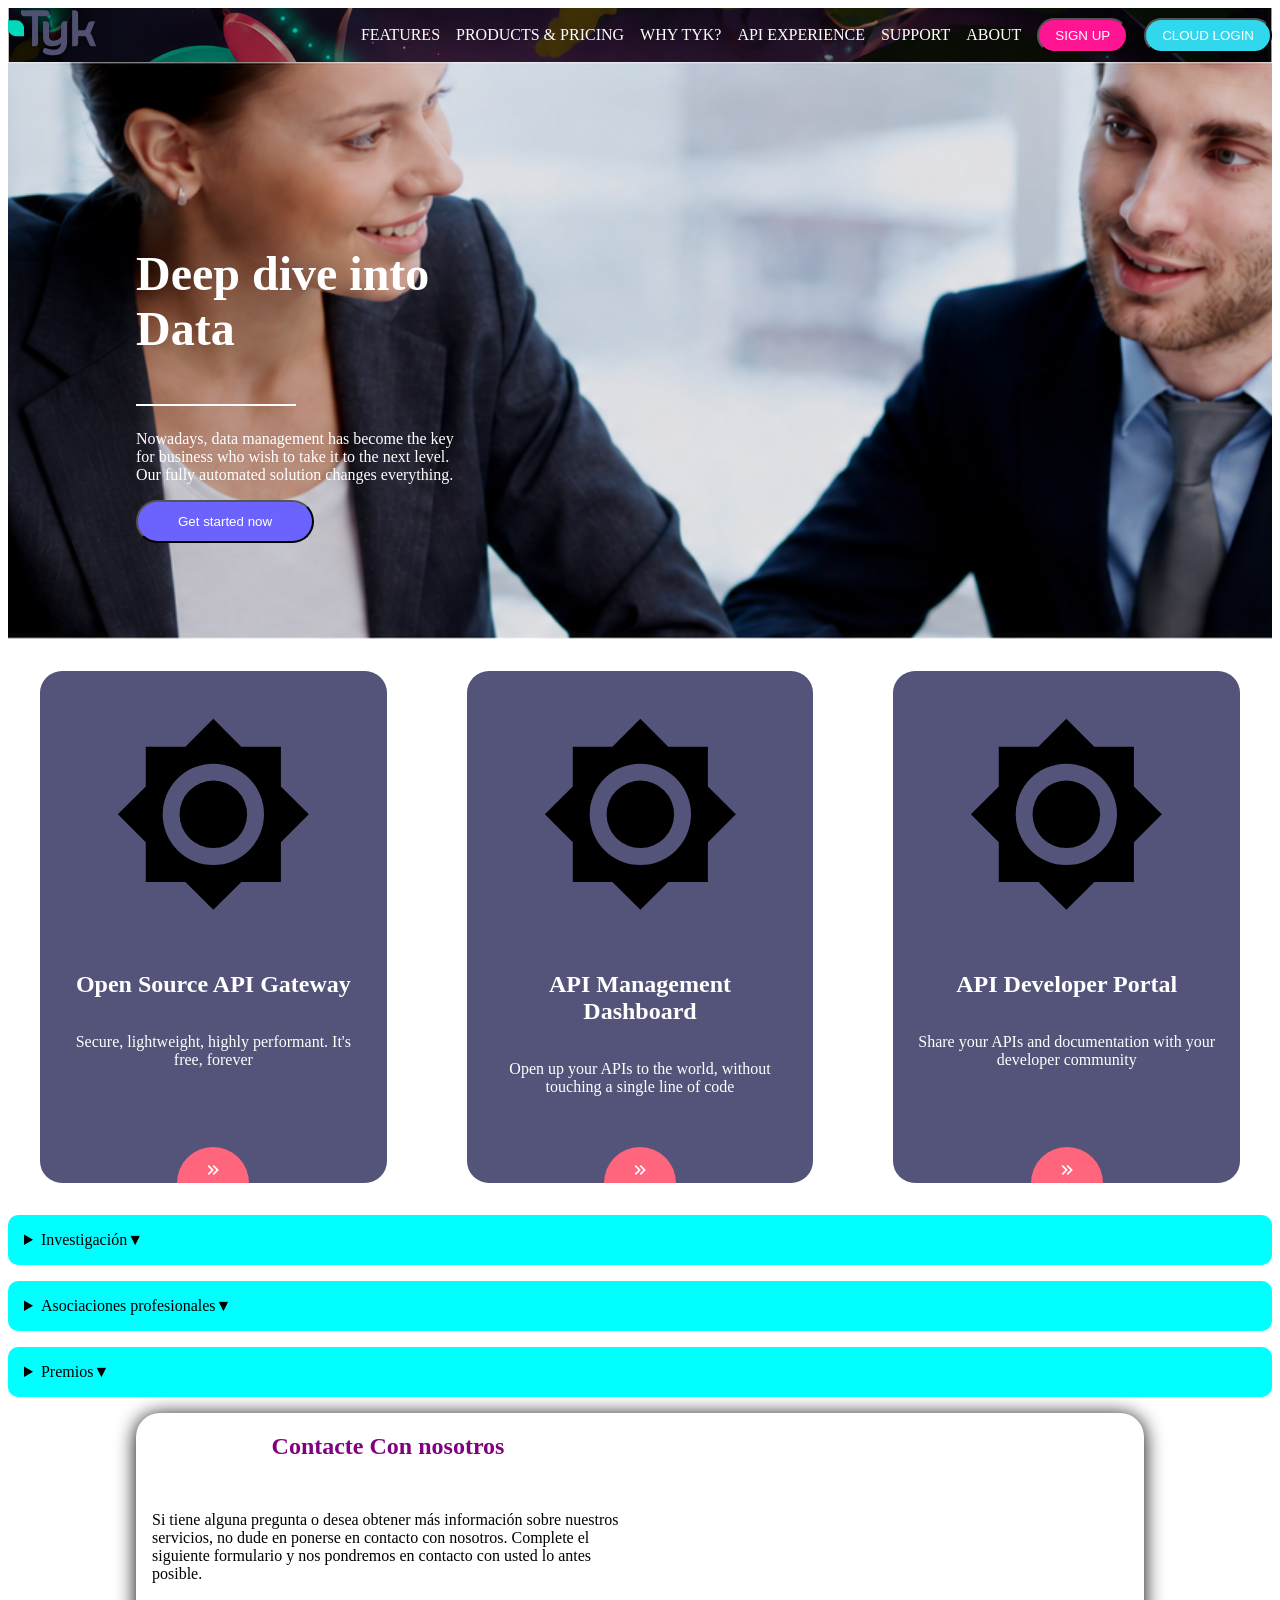
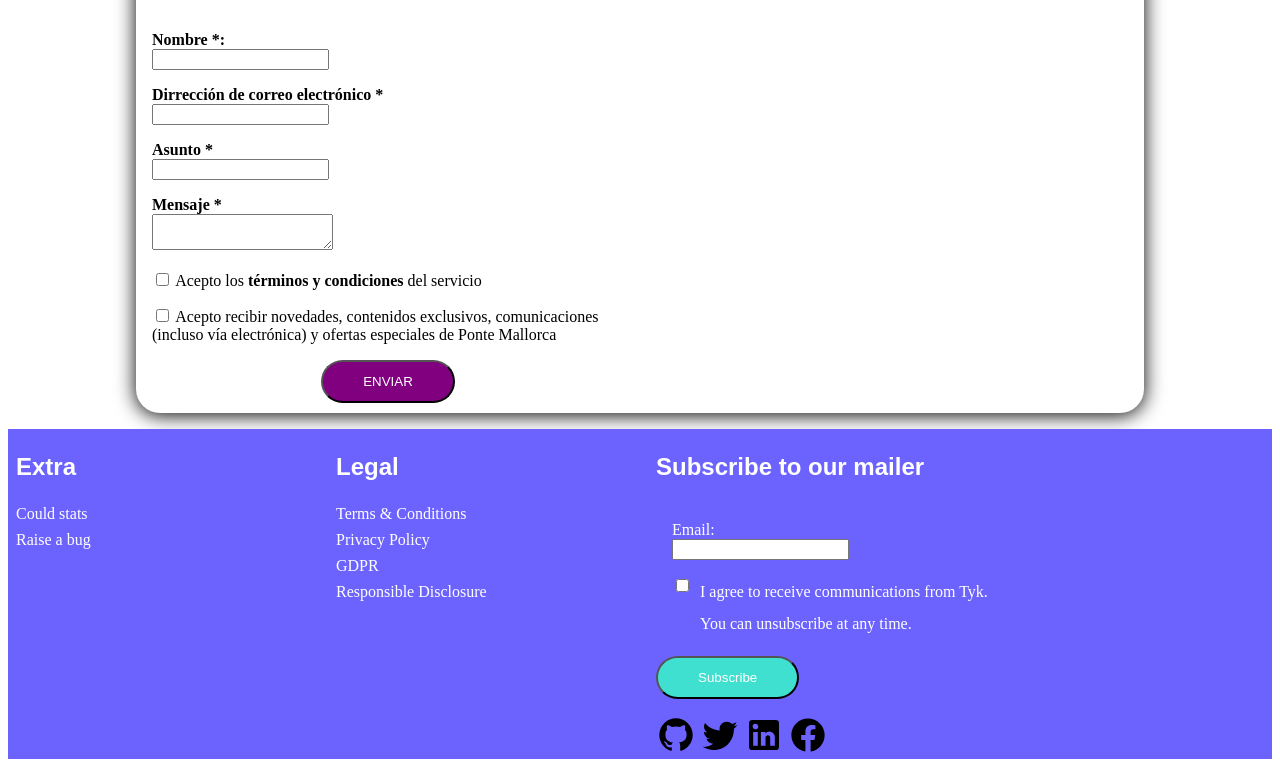
==== commit df9a7090: "Fondos añadidos" ====
--- a/Ejercicios_Dual/HTML/prueba-tecnica.html
+++ b/Ejercicios_Dual/HTML/prueba-tecnica.html
@@ -1,33 +1,43 @@
 <!DOCTYPE html>
 <html lang="en">
+
 <head>
   <meta charset="UTF-8">
   <meta name="viewport" content="width=device-width, initial-scale=1.0">
   <link rel="stylesheet" href="../CSS/prueba-tecnica.css">
   <title>Prueba Técnica</title>
 </head>
+
 <body>
   <header>
     <section class="header-menu">
-      <!-- Flex container, logo left, menu right, add img as background in css -->
       <div class="logo">
         <svg width="91" height="50" viewBox="0 0 91 50" fill="none" xmlns="http://www.w3.org/2000/svg">
           <g filter="url(#filter0_d)">
-          <path d="M40.24 3.19995C39.66 2.61995 38.92 2.31995 38.06 2.31995H12.95V5.30995C12.95 6.11995 13.25 6.80995 13.83 7.36995C14.43 7.96995 15.17 8.26995 16.04 8.26995H24.06V38.2999L26.99 38.3199C27.86 38.3199 28.59 38.0199 29.17 37.4399C29.77 36.8399 30.07 36.1399 30.07 35.3499V8.28995L41.1399 8.26995V5.49995C41.1399 4.70995 40.84 3.79995 40.24 3.19995Z" fill="#505071"/>
-          <path d="M56.1801 13.3199C55.3101 13.3199 54.5801 13.6099 54.0001 14.1999C53.4001 14.7999 53.1001 15.4999 53.1001 16.2899V28.2799C52.0401 31.2199 48.8101 32.6499 45.3401 32.6499C42.4701 32.6499 41.0801 31.3299 41.0801 28.6099V16.2799C41.0801 15.4899 40.7801 14.7899 40.1801 14.1899C39.6001 13.6099 38.8601 13.3099 38.0001 13.3099H35.0701V29.1399C35.0701 35.2299 38.2001 38.3199 44.6901 38.3199C47.8801 38.3199 51.3701 37.2199 53.0501 35.0399C52.9201 36.9699 52.7101 37.9599 51.6201 39.3999C50.4001 41.0099 48.0101 41.6299 45.5301 41.6299C43.1601 41.6299 40.8501 41.1599 38.3401 40.2199C37.9101 40.1199 37.5301 40.0699 37.2001 40.0699C35.8301 40.0699 35.0801 40.8199 35.0801 42.1699V44.6099L35.2601 44.7199C38.1401 46.4399 41.4901 47.3199 45.5401 47.3199C53.9701 47.3199 59.1201 42.7599 59.1201 33.7499V13.3199H56.1801Z" fill="#505071"/>
-          <path d="M83.8201 27.34C83.3701 26.02 82.8401 25.82 82.2101 25.22C82.4901 24.85 82.8501 24.14 83.3601 22.67L87.1501 13.32H83.7101C81.8301 13.32 80.6201 14.08 80.1201 15.58L77.5301 21.55C77.3401 22.05 76.7401 22.3 75.7701 22.3H70.1301L70.1401 5.25997C70.1401 4.46997 69.8801 3.80997 69.2801 3.21997C68.7001 2.63997 67.9601 2.33997 67.1001 2.33997H64.1201L64.1301 38.33H67.1101C67.9801 38.33 68.7201 38.03 69.3101 37.43C69.9001 36.86 70.1901 36.17 70.1901 35.36L70.1401 28.32H76.8001C77.7401 28.32 77.9901 28.75 78.1001 29.08L81.1901 36.2C81.6601 37.61 82.8501 38.33 84.7301 38.33H88.1501L83.8201 27.34Z" fill="#505071"/>
-          <path d="M16 19.5699C15.64 15.5199 12.26 12.3299 8.13 12.2799H1.59H1.38H0V13.6599V14.0699V20.6099H0.01C0.17 24.7999 3.54 28.1599 7.73 28.3099V28.3199H14.44H14.66H16.04V26.9399V19.5999C16.02 19.5899 16.01 19.5799 16 19.5699Z" fill="#00D9BA"/>
+            <path
+              d="M40.24 3.19995C39.66 2.61995 38.92 2.31995 38.06 2.31995H12.95V5.30995C12.95 6.11995 13.25 6.80995 13.83 7.36995C14.43 7.96995 15.17 8.26995 16.04 8.26995H24.06V38.2999L26.99 38.3199C27.86 38.3199 28.59 38.0199 29.17 37.4399C29.77 36.8399 30.07 36.1399 30.07 35.3499V8.28995L41.1399 8.26995V5.49995C41.1399 4.70995 40.84 3.79995 40.24 3.19995Z"
+              fill="#505071" />
+            <path
+              d="M56.1801 13.3199C55.3101 13.3199 54.5801 13.6099 54.0001 14.1999C53.4001 14.7999 53.1001 15.4999 53.1001 16.2899V28.2799C52.0401 31.2199 48.8101 32.6499 45.3401 32.6499C42.4701 32.6499 41.0801 31.3299 41.0801 28.6099V16.2799C41.0801 15.4899 40.7801 14.7899 40.1801 14.1899C39.6001 13.6099 38.8601 13.3099 38.0001 13.3099H35.0701V29.1399C35.0701 35.2299 38.2001 38.3199 44.6901 38.3199C47.8801 38.3199 51.3701 37.2199 53.0501 35.0399C52.9201 36.9699 52.7101 37.9599 51.6201 39.3999C50.4001 41.0099 48.0101 41.6299 45.5301 41.6299C43.1601 41.6299 40.8501 41.1599 38.3401 40.2199C37.9101 40.1199 37.5301 40.0699 37.2001 40.0699C35.8301 40.0699 35.0801 40.8199 35.0801 42.1699V44.6099L35.2601 44.7199C38.1401 46.4399 41.4901 47.3199 45.5401 47.3199C53.9701 47.3199 59.1201 42.7599 59.1201 33.7499V13.3199H56.1801Z"
+              fill="#505071" />
+            <path
+              d="M83.8201 27.34C83.3701 26.02 82.8401 25.82 82.2101 25.22C82.4901 24.85 82.8501 24.14 83.3601 22.67L87.1501 13.32H83.7101C81.8301 13.32 80.6201 14.08 80.1201 15.58L77.5301 21.55C77.3401 22.05 76.7401 22.3 75.7701 22.3H70.1301L70.1401 5.25997C70.1401 4.46997 69.8801 3.80997 69.2801 3.21997C68.7001 2.63997 67.9601 2.33997 67.1001 2.33997H64.1201L64.1301 38.33H67.1101C67.9801 38.33 68.7201 38.03 69.3101 37.43C69.9001 36.86 70.1901 36.17 70.1901 35.36L70.1401 28.32H76.8001C77.7401 28.32 77.9901 28.75 78.1001 29.08L81.1901 36.2C81.6601 37.61 82.8501 38.33 84.7301 38.33H88.1501L83.8201 27.34Z"
+              fill="#505071" />
+            <path
+              d="M16 19.5699C15.64 15.5199 12.26 12.3299 8.13 12.2799H1.59H1.38H0V13.6599V14.0699V20.6099H0.01C0.17 24.7999 3.54 28.1599 7.73 28.3099V28.3199H14.44H14.66H16.04V26.9399V19.5999C16.02 19.5899 16.01 19.5799 16 19.5699Z"
+              fill="#00D9BA" />
           </g>
           <defs>
-          <filter id="filter0_d" x="-2" y="0.319946" width="92.1501" height="49" filterUnits="userSpaceOnUse" color-interpolation-filters="sRGB">
-          <feFlood flood-opacity="0" result="BackgroundImageFix"/>
-          <feColorMatrix in="SourceAlpha" type="matrix" values="0 0 0 0 0 0 0 0 0 0 0 0 0 0 0 0 0 0 127 0"/>
-          <feOffset/>
-          <feGaussianBlur stdDeviation="1"/>
-          <feColorMatrix type="matrix" values="0 0 0 0 0 0 0 0 0 0 0 0 0 0 0 0 0 0 0.25 0"/>
-          <feBlend mode="normal" in2="BackgroundImageFix" result="effect1_dropShadow"/>
-          <feBlend mode="normal" in="SourceGraphic" in2="effect1_dropShadow" result="shape"/>
-          </filter>
+            <filter id="filter0_d" x="-2" y="0.319946" width="92.1501" height="49" filterUnits="userSpaceOnUse"
+              color-interpolation-filters="sRGB">
+              <feFlood flood-opacity="0" result="BackgroundImageFix" />
+              <feColorMatrix in="SourceAlpha" type="matrix" values="0 0 0 0 0 0 0 0 0 0 0 0 0 0 0 0 0 0 127 0" />
+              <feOffset />
+              <feGaussianBlur stdDeviation="1" />
+              <feColorMatrix type="matrix" values="0 0 0 0 0 0 0 0 0 0 0 0 0 0 0 0 0 0 0.25 0" />
+              <feBlend mode="normal" in2="BackgroundImageFix" result="effect1_dropShadow" />
+              <feBlend mode="normal" in="SourceGraphic" in2="effect1_dropShadow" result="shape" />
+            </filter>
           </defs>
         </svg>
       </div>
@@ -60,7 +70,8 @@
           </svg>
         </div>
         <div class="banner-description">
-          <p>Nowadays, data management has become the key for business who wish to take it to the next level. Our fully automated solution changes everything.</p>
+          <p>Nowadays, data management has become the key for business who wish to take it to the next level. Our fully
+            automated solution changes everything.</p>
         </div>
         <div class="banner-button">
           <button>Get started now</button>
@@ -69,9 +80,13 @@
     </section>
 
     <section class="info-cards">
-       <div class="info-card">
+      <div class="info-card">
         <div class="card-image">
-          <svg xmlns="http://www.w3.org/2000/svg" viewBox="0 0 24 24"><title>brightness-7</title><path d="M12,8A4,4 0 0,0 8,12A4,4 0 0,0 12,16A4,4 0 0,0 16,12A4,4 0 0,0 12,8M12,18A6,6 0 0,1 6,12A6,6 0 0,1 12,6A6,6 0 0,1 18,12A6,6 0 0,1 12,18M20,8.69V4H15.31L12,0.69L8.69,4H4V8.69L0.69,12L4,15.31V20H8.69L12,23.31L15.31,20H20V15.31L23.31,12L20,8.69Z" /></svg>
+          <svg xmlns="http://www.w3.org/2000/svg" viewBox="0 0 24 24">
+            <title>brightness-7</title>
+            <path
+              d="M12,8A4,4 0 0,0 8,12A4,4 0 0,0 12,16A4,4 0 0,0 16,12A4,4 0 0,0 12,8M12,18A6,6 0 0,1 6,12A6,6 0 0,1 12,6A6,6 0 0,1 18,12A6,6 0 0,1 12,18M20,8.69V4H15.31L12,0.69L8.69,4H4V8.69L0.69,12L4,15.31V20H8.69L12,23.31L15.31,20H20V15.31L23.31,12L20,8.69Z" />
+          </svg>
         </div>
         <div class="card-title">
           <h2>Open Source API Gateway</h2>
@@ -80,12 +95,20 @@
           <p>Secure, lightweight, highly performant. It's free, forever </p>
         </div>
         <div class="card-button">
-          <svg width="20" height="20" xmlns="http://www.w3.org/2000/svg" viewBox="0 0 24 24"><title>chevron-double-right</title><path d="M5.59,7.41L7,6L13,12L7,18L5.59,16.59L10.17,12L5.59,7.41M11.59,7.41L13,6L19,12L13,18L11.59,16.59L16.17,12L11.59,7.41Z" /></svg>
+          <svg width="20" height="20" xmlns="http://www.w3.org/2000/svg" viewBox="0 0 24 24">
+            <title>chevron-double-right</title>
+            <path
+              d="M5.59,7.41L7,6L13,12L7,18L5.59,16.59L10.17,12L5.59,7.41M11.59,7.41L13,6L19,12L13,18L11.59,16.59L16.17,12L11.59,7.41Z" />
+          </svg>
         </div>
       </div>
       <div class="info-card">
         <div class="card-image">
-          <svg xmlns="http://www.w3.org/2000/svg" viewBox="0 0 24 24"><title>brightness-7</title><path d="M12,8A4,4 0 0,0 8,12A4,4 0 0,0 12,16A4,4 0 0,0 16,12A4,4 0 0,0 12,8M12,18A6,6 0 0,1 6,12A6,6 0 0,1 12,6A6,6 0 0,1 18,12A6,6 0 0,1 12,18M20,8.69V4H15.31L12,0.69L8.69,4H4V8.69L0.69,12L4,15.31V20H8.69L12,23.31L15.31,20H20V15.31L23.31,12L20,8.69Z" /></svg>
+          <svg xmlns="http://www.w3.org/2000/svg" viewBox="0 0 24 24">
+            <title>brightness-7</title>
+            <path
+              d="M12,8A4,4 0 0,0 8,12A4,4 0 0,0 12,16A4,4 0 0,0 16,12A4,4 0 0,0 12,8M12,18A6,6 0 0,1 6,12A6,6 0 0,1 12,6A6,6 0 0,1 18,12A6,6 0 0,1 12,18M20,8.69V4H15.31L12,0.69L8.69,4H4V8.69L0.69,12L4,15.31V20H8.69L12,23.31L15.31,20H20V15.31L23.31,12L20,8.69Z" />
+          </svg>
         </div>
         <div class="card-title">
           <h2>API Management Dashboard</h2>
@@ -94,12 +117,20 @@
           <p>Open up your APIs to the world, without touching a single line of code</p>
         </div>
         <div class="card-button">
-          <svg width="20" height="20" xmlns="http://www.w3.org/2000/svg" viewBox="0 0 24 24"><title>chevron-double-right</title><path d="M5.59,7.41L7,6L13,12L7,18L5.59,16.59L10.17,12L5.59,7.41M11.59,7.41L13,6L19,12L13,18L11.59,16.59L16.17,12L11.59,7.41Z" /></svg>
+          <svg width="20" height="20" xmlns="http://www.w3.org/2000/svg" viewBox="0 0 24 24">
+            <title>chevron-double-right</title>
+            <path
+              d="M5.59,7.41L7,6L13,12L7,18L5.59,16.59L10.17,12L5.59,7.41M11.59,7.41L13,6L19,12L13,18L11.59,16.59L16.17,12L11.59,7.41Z" />
+          </svg>
         </div>
       </div>
       <div class="info-card">
         <div class="card-image">
-          <svg xmlns="http://www.w3.org/2000/svg" viewBox="0 0 24 24"><title>brightness-7</title><path d="M12,8A4,4 0 0,0 8,12A4,4 0 0,0 12,16A4,4 0 0,0 16,12A4,4 0 0,0 12,8M12,18A6,6 0 0,1 6,12A6,6 0 0,1 12,6A6,6 0 0,1 18,12A6,6 0 0,1 12,18M20,8.69V4H15.31L12,0.69L8.69,4H4V8.69L0.69,12L4,15.31V20H8.69L12,23.31L15.31,20H20V15.31L23.31,12L20,8.69Z" /></svg>
+          <svg xmlns="http://www.w3.org/2000/svg" viewBox="0 0 24 24">
+            <title>brightness-7</title>
+            <path
+              d="M12,8A4,4 0 0,0 8,12A4,4 0 0,0 12,16A4,4 0 0,0 16,12A4,4 0 0,0 12,8M12,18A6,6 0 0,1 6,12A6,6 0 0,1 12,6A6,6 0 0,1 18,12A6,6 0 0,1 12,18M20,8.69V4H15.31L12,0.69L8.69,4H4V8.69L0.69,12L4,15.31V20H8.69L12,23.31L15.31,20H20V15.31L23.31,12L20,8.69Z" />
+          </svg>
         </div>
         <div class="card-title">
           <h2>API Developer Portal</h2>
@@ -108,7 +139,11 @@
           <p>Share your APIs and documentation with your developer community</p>
         </div>
         <div class="card-button">
-           <svg width="20" height="20" xmlns="http://www.w3.org/2000/svg" viewBox="0 0 24 24"><title>chevron-double-right</title><path d="M5.59,7.41L7,6L13,12L7,18L5.59,16.59L10.17,12L5.59,7.41M11.59,7.41L13,6L19,12L13,18L11.59,16.59L16.17,12L11.59,7.41Z" /></svg>
+          <svg width="20" height="20" xmlns="http://www.w3.org/2000/svg" viewBox="0 0 24 24">
+            <title>chevron-double-right</title>
+            <path
+              d="M5.59,7.41L7,6L13,12L7,18L5.59,16.59L10.17,12L5.59,7.41M11.59,7.41L13,6L19,12L13,18L11.59,16.59L16.17,12L11.59,7.41Z" />
+          </svg>
         </div>
       </div>
     </section>
@@ -148,7 +183,9 @@
           <h2>Contacte Con nosotros</h2>
         </div>
         <div class="contact-form-description">
-          <p>Si tiene alguna pregunta o desea obtener más información sobre nuestros servicios, no dude en ponerse en contacto con nosotros. Complete el siguiente formulario y nos pondremos en contacto con usted lo antes posible.</p>
+          <p>Si tiene alguna pregunta o desea obtener más información sobre nuestros servicios, no dude en ponerse en
+            contacto con nosotros. Complete el siguiente formulario y nos pondremos en contacto con usted lo antes
+            posible.</p>
         </div>
         <form>
           <div class="form-element">
@@ -167,7 +204,7 @@
               <input type="email" id="email" name="email" required>
             </div>
           </div>
-           <div class="form-element">
+          <div class="form-element">
             <div class="form-element-label bold">
               <label for="subject">Asunto *</label>
             </div>
@@ -182,7 +219,7 @@
             <div class="form-element-input">
               <textarea id="message" name="message"></textarea>
             </div>
-          </div>          
+          </div>
           <div class="form-element">
             <input type="checkbox" id="terms" name="terms" required>
             <label for="terms">
@@ -196,21 +233,23 @@
               <br>
               (incluso vía electrónica) y ofertas especiales de Ponte Mallorca
             </label>
-          </div>                 
+          </div>
         </form>
         <div class="contact-form-button">
           <button>ENVIAR</button>
         </div>
       </section>
       <section class="map">
-        <iframe src="https://www.google.com/maps/embed?pb=!1m18!1m12!1m3!1d3036.1234567890123!2d-0.123456789012345!3d51.12345678901234!2m3!1f0!2f0!3f0!3m2!1i1024!2i768!4f13.1!3m3!1m2!1s0x48761b123456789%3A0x123456789abcdef!2sYour%20Company%20Name!5e0!3m2!1sen!2sus!4v1234567890123" width="100%" height="600" style="border:0;" allowfullscreen="" loading="lazy"></iframe>
+        <iframe
+          src="https://www.google.com/maps/embed?pb=!1m18!1m12!1m3!1d3036.1234567890123!2d-0.123456789012345!3d51.12345678901234!2m3!1f0!2f0!3f0!3m2!1i1024!2i768!4f13.1!3m3!1m2!1s0x48761b123456789%3A0x123456789abcdef!2sYour%20Company%20Name!5e0!3m2!1sen!2sus!4v1234567890123"
+          width="100%" height="600" style="border:0;" allowfullscreen="" loading="lazy"></iframe>
       </section>
     </section>
   </main>
-  
+
   <footer>
     <section class="footer">
-      <div class="footer-colum flex1" >
+      <div class="footer-colum flex1">
         <div class="footer-title">
           <p class="bold">Extra</p>
         </div>
@@ -221,7 +260,7 @@
           </ul>
         </div>
       </div>
-      <div class="footer-colum flex1" >
+      <div class="footer-colum flex1">
         <div class="footer-title">
           <p class="bold">Legal</p>
         </div>
@@ -234,12 +273,12 @@
           </ul>
         </div>
       </div>
-      <div class="footer-colum flex2" >
+      <div class="footer-colum flex2">
         <div class="footer-title">
           <p class="bold">Subscribe to our mailer</p>
         </div>
         <div class="footer-links">
-          <form class="subscribe-form"> 
+          <form class="subscribe-form">
             <div class="form-element">
               <div class="form-element-label">
                 <label for="email">Email:</label>
@@ -253,22 +292,40 @@
                 <input type="checkbox" id="comunication" name="comunication" required>
               </div>
               <div class="form-element-label margin-left form-br">
-                <label for="comunication">I agree to receive communications from Tyk. <br> You can unsubscribe at any time.</label>
-              </div>                       
+                <label for="comunication">I agree to receive communications from Tyk. <br> You can unsubscribe at any
+                  time.</label>
+              </div>
             </div>
           </form>
           <div class="form-button">
             <button>Subscribe</button>
-          </div>              
+          </div>
         </div>
         <div class="footer-media margin-top">
-            <a href="#"><svg alt="github" width="40" height="40" xmlns="http://www.w3.org/2000/svg" viewBox="0 0 24 24"><title>github</title><path d="M12,2A10,10 0 0,0 2,12C2,16.42 4.87,20.17 8.84,21.5C9.34,21.58 9.5,21.27 9.5,21C9.5,20.77 9.5,20.14 9.5,19.31C6.73,19.91 6.14,17.97 6.14,17.97C5.68,16.81 5.03,16.5 5.03,16.5C4.12,15.88 5.1,15.9 5.1,15.9C6.1,15.97 6.63,16.93 6.63,16.93C7.5,18.45 8.97,18 9.54,17.76C9.63,17.11 9.89,16.67 10.17,16.42C7.95,16.17 5.62,15.31 5.62,11.5C5.62,10.39 6,9.5 6.65,8.79C6.55,8.54 6.2,7.5 6.75,6.15C6.75,6.15 7.59,5.88 9.5,7.17C10.29,6.95 11.15,6.84 12,6.84C12.85,6.84 13.71,6.95 14.5,7.17C16.41,5.88 17.25,6.15 17.25,6.15C17.8,7.5 17.45,8.54 17.35,8.79C18,9.5 18.38,10.39 18.38,11.5C18.38,15.32 16.04,16.16 13.81,16.41C14.17,16.72 14.5,17.33 14.5,18.26C14.5,19.6 14.5,20.68 14.5,21C14.5,21.27 14.66,21.59 15.17,21.5C19.14,20.16 22,16.42 22,12A10,10 0 0,0 12,2Z" /></svg></a>
-            <a href="#"><svg alt="twitter" width="40" height="40" xmlns="http://www.w3.org/2000/svg" viewBox="0 0 24 24"><title>twitter</title><path d="M22.46,6C21.69,6.35 20.86,6.58 20,6.69C20.88,6.16 21.56,5.32 21.88,4.31C21.05,4.81 20.13,5.16 19.16,5.36C18.37,4.5 17.26,4 16,4C13.65,4 11.73,5.92 11.73,8.29C11.73,8.63 11.77,8.96 11.84,9.27C8.28,9.09 5.11,7.38 3,4.79C2.63,5.42 2.42,6.16 2.42,6.94C2.42,8.43 3.17,9.75 4.33,10.5C3.62,10.5 2.96,10.3 2.38,10C2.38,10 2.38,10 2.38,10.03C2.38,12.11 3.86,13.85 5.82,14.24C5.46,14.34 5.08,14.39 4.69,14.39C4.42,14.39 4.15,14.36 3.89,14.31C4.43,16 6,17.26 7.89,17.29C6.43,18.45 4.58,19.13 2.56,19.13C2.22,19.13 1.88,19.11 1.54,19.07C3.44,20.29 5.7,21 8.12,21C16,21 20.33,14.46 20.33,8.79C20.33,8.6 20.33,8.42 20.32,8.23C21.16,7.63 21.88,6.87 22.46,6Z" /></svg></a>
-            <a href="#"><svg alt="linkedin" width="40" height="40" xmlns="http://www.w3.org/2000/svg" viewBox="0 0 24 24"><title>linkedin</title><path d="M19 3A2 2 0 0 1 21 5V19A2 2 0 0 1 19 21H5A2 2 0 0 1 3 19V5A2 2 0 0 1 5 3H19M18.5 18.5V13.2A3.26 3.26 0 0 0 15.24 9.94C14.39 9.94 13.4 10.46 12.92 11.24V10.13H10.13V18.5H12.92V13.57C12.92 12.8 13.54 12.17 14.31 12.17A1.4 1.4 0 0 1 15.71 13.57V18.5H18.5M6.88 8.56A1.68 1.68 0 0 0 8.56 6.88C8.56 5.95 7.81 5.19 6.88 5.19A1.69 1.69 0 0 0 5.19 6.88C5.19 7.81 5.95 8.56 6.88 8.56M8.27 18.5V10.13H5.5V18.5H8.27Z" /></svg></a>
-            <a href="#"><svg alt="facebook" width="40" height="40" xmlns="http://www.w3.org/2000/svg" viewBox="0 0 24 24"><title>facebook</title><path d="M12 2.04C6.5 2.04 2 6.53 2 12.06C2 17.06 5.66 21.21 10.44 21.96V14.96H7.9V12.06H10.44V9.85C10.44 7.34 11.93 5.96 14.22 5.96C15.31 5.96 16.45 6.15 16.45 6.15V8.62H15.19C13.95 8.62 13.56 9.39 13.56 10.18V12.06H16.34L15.89 14.96H13.56V21.96A10 10 0 0 0 22 12.06C22 6.53 17.5 2.04 12 2.04Z" /></svg></a>
+          <a href="#"><svg alt="github" width="40" height="40" xmlns="http://www.w3.org/2000/svg" viewBox="0 0 24 24">
+              <title>github</title>
+              <path
+                d="M12,2A10,10 0 0,0 2,12C2,16.42 4.87,20.17 8.84,21.5C9.34,21.58 9.5,21.27 9.5,21C9.5,20.77 9.5,20.14 9.5,19.31C6.73,19.91 6.14,17.97 6.14,17.97C5.68,16.81 5.03,16.5 5.03,16.5C4.12,15.88 5.1,15.9 5.1,15.9C6.1,15.97 6.63,16.93 6.63,16.93C7.5,18.45 8.97,18 9.54,17.76C9.63,17.11 9.89,16.67 10.17,16.42C7.95,16.17 5.62,15.31 5.62,11.5C5.62,10.39 6,9.5 6.65,8.79C6.55,8.54 6.2,7.5 6.75,6.15C6.75,6.15 7.59,5.88 9.5,7.17C10.29,6.95 11.15,6.84 12,6.84C12.85,6.84 13.71,6.95 14.5,7.17C16.41,5.88 17.25,6.15 17.25,6.15C17.8,7.5 17.45,8.54 17.35,8.79C18,9.5 18.38,10.39 18.38,11.5C18.38,15.32 16.04,16.16 13.81,16.41C14.17,16.72 14.5,17.33 14.5,18.26C14.5,19.6 14.5,20.68 14.5,21C14.5,21.27 14.66,21.59 15.17,21.5C19.14,20.16 22,16.42 22,12A10,10 0 0,0 12,2Z" />
+            </svg></a>
+          <a href="#"><svg alt="twitter" width="40" height="40" xmlns="http://www.w3.org/2000/svg" viewBox="0 0 24 24">
+              <title>twitter</title>
+              <path
+                d="M22.46,6C21.69,6.35 20.86,6.58 20,6.69C20.88,6.16 21.56,5.32 21.88,4.31C21.05,4.81 20.13,5.16 19.16,5.36C18.37,4.5 17.26,4 16,4C13.65,4 11.73,5.92 11.73,8.29C11.73,8.63 11.77,8.96 11.84,9.27C8.28,9.09 5.11,7.38 3,4.79C2.63,5.42 2.42,6.16 2.42,6.94C2.42,8.43 3.17,9.75 4.33,10.5C3.62,10.5 2.96,10.3 2.38,10C2.38,10 2.38,10 2.38,10.03C2.38,12.11 3.86,13.85 5.82,14.24C5.46,14.34 5.08,14.39 4.69,14.39C4.42,14.39 4.15,14.36 3.89,14.31C4.43,16 6,17.26 7.89,17.29C6.43,18.45 4.58,19.13 2.56,19.13C2.22,19.13 1.88,19.11 1.54,19.07C3.44,20.29 5.7,21 8.12,21C16,21 20.33,14.46 20.33,8.79C20.33,8.6 20.33,8.42 20.32,8.23C21.16,7.63 21.88,6.87 22.46,6Z" />
+            </svg></a>
+          <a href="#"><svg alt="linkedin" width="40" height="40" xmlns="http://www.w3.org/2000/svg" viewBox="0 0 24 24">
+              <title>linkedin</title>
+              <path
+                d="M19 3A2 2 0 0 1 21 5V19A2 2 0 0 1 19 21H5A2 2 0 0 1 3 19V5A2 2 0 0 1 5 3H19M18.5 18.5V13.2A3.26 3.26 0 0 0 15.24 9.94C14.39 9.94 13.4 10.46 12.92 11.24V10.13H10.13V18.5H12.92V13.57C12.92 12.8 13.54 12.17 14.31 12.17A1.4 1.4 0 0 1 15.71 13.57V18.5H18.5M6.88 8.56A1.68 1.68 0 0 0 8.56 6.88C8.56 5.95 7.81 5.19 6.88 5.19A1.69 1.69 0 0 0 5.19 6.88C5.19 7.81 5.95 8.56 6.88 8.56M8.27 18.5V10.13H5.5V18.5H8.27Z" />
+            </svg></a>
+          <a href="#"><svg alt="facebook" width="40" height="40" xmlns="http://www.w3.org/2000/svg" viewBox="0 0 24 24">
+              <title>facebook</title>
+              <path
+                d="M12 2.04C6.5 2.04 2 6.53 2 12.06C2 17.06 5.66 21.21 10.44 21.96V14.96H7.9V12.06H10.44V9.85C10.44 7.34 11.93 5.96 14.22 5.96C15.31 5.96 16.45 6.15 16.45 6.15V8.62H15.19C13.95 8.62 13.56 9.39 13.56 10.18V12.06H16.34L15.89 14.96H13.56V21.96A10 10 0 0 0 22 12.06C22 6.53 17.5 2.04 12 2.04Z" />
+            </svg></a>
         </div>
       </div>
     </section>
   </footer>
 </body>
+
 </html>
--- a/Ejercicios_Dual/CSS/prueba-tecnica.css
+++ b/Ejercicios_Dual/CSS/prueba-tecnica.css
@@ -16,7 +16,6 @@
   
 }
 
-
 .purple {
   color: purple;
 }
@@ -26,7 +25,11 @@
 }
 
 .header-menu {
-  background-color: black;
+  /* background-color: black; */
+  background: url(../IMG/banner_1.png);
+  background-repeat: no-repeat;
+  background-size: cover;
+  background-position: center;
   display: flex;
   align-items: center;
   flex-direction: row;
@@ -65,7 +68,11 @@
 }
 
 .banner {
-  background-color: rgb(233, 67, 67);
+  /* background-color: rgb(233, 67, 67); */
+  background: url(../IMG/foto_equipo.png) ;
+  background-repeat: no-repeat;
+  background-size: cover;
+  background-position: center;
   display: flex;
   flex-direction: column;
   padding: 9rem 5rem 4rem 5rem;
@@ -83,14 +90,12 @@
   font-size: 3rem;
 }
 
-
 .banner-button button{
   text-align: center;
   color: white;
   border-radius: 100px;
   padding: 0.75rem 2.5rem;
-  background-color:#6C63FF;
-}
+  background-color:#6C63FF;}
 
 .info-cards {
   display: flex;
@@ -98,22 +103,20 @@
   justify-content: center;
   gap: 5rem;
   padding: 2rem;
-  background-color: rgb(230, 233, 67);  
+  background-color: rgb(255, 255, 255);
 }
 
 .info-card {
   width: 360px;
   min-height: 480px;
-  background: rgb(87, 83, 175);
+  background-color: rgb(84, 84, 122);
   border-radius: 22px;
-  padding: 2rem 1.5rem 1.5rem;
-  display: flex;
-  flex-direction: column;
-  justify-content: flex-start;
-  color: white;
-  text-align: center;
-  position: relative;   /* punto de referencia para el botón absoluto */
-  overflow: hidden;      /* recorta el botón que sobresale por abajo */
+  padding: 2rem 1.5rem 0;
+  display: flex;
+  flex-direction: column;
+  color: white;
+  text-align: center;
+  overflow: hidden;
 }
 
 .card-image {
@@ -125,27 +128,24 @@
 }
 
 .card-button {
-  position: absolute;
-  bottom: 0;
-  left: 50%;
+  margin-top: auto;
+  margin-bottom: -2.25rem;
+  align-self: center;
   width: 4.5rem;
   height: 4.5rem;
+  flex-shrink: 0;
   border-radius: 50%;
-  background-color: deeppink;
+  background-color: rgb(255, 101, 125);
   display: flex;
   align-items: center;
   justify-content: center;
-  transform: translate(-50%, 50%);
-  /* translateX(-50%) centra el círculo horizontalmente en la tarjeta */
-  /* translateY(50%) baja el círculo la mitad de su propia altura,   */
-  /* así su centro queda sobre el borde inferior de la tarjeta       */
 }
 
 .card-button svg {
-  transform: translateY(-50%);
-  /* como solo se ve la mitad superior del círculo,       */
-  /* subimos el icono para que quede centrado en esa mitad */
-  /* visible, en vez de centrado en el círculo completo    */
+  width: 20px;
+  height: 20px;
+  fill: rgb(255, 255, 255);
+  transform: translateY(-65%);
 }
 
 .collapse {
@@ -160,7 +160,6 @@
   border-radius: 10px;
 }
 
-
 .collapse-element summary::after {
   content: "▼";
 }
@@ -168,10 +167,11 @@
 /* Format not done */
 
 .contact {
+  margin: 1rem 8rem 1rem 8rem;
   display: flex;
   flex-direction: row;
   border-radius: 24px;
-  box-shadow: 0 25px 60px black;
+  box-shadow: 0 2px 20px black;
   overflow: hidden;
 }
 
